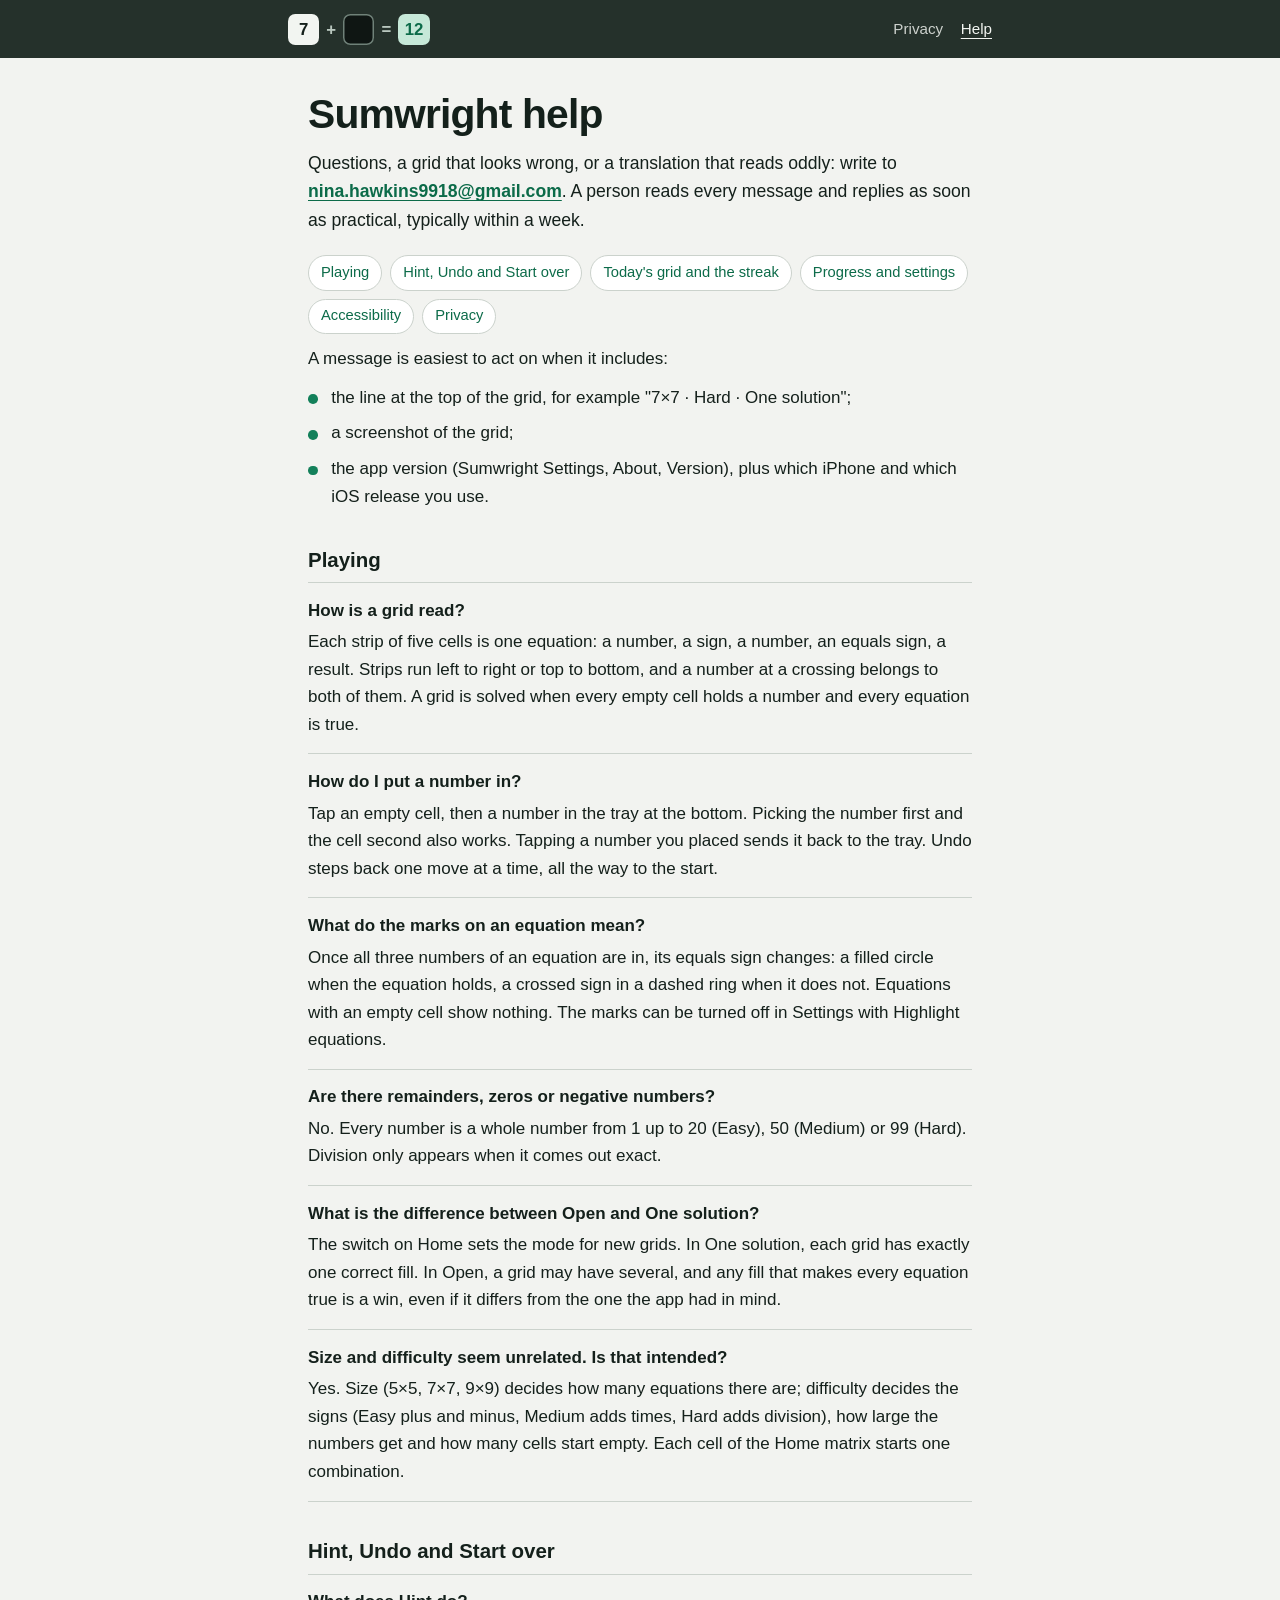
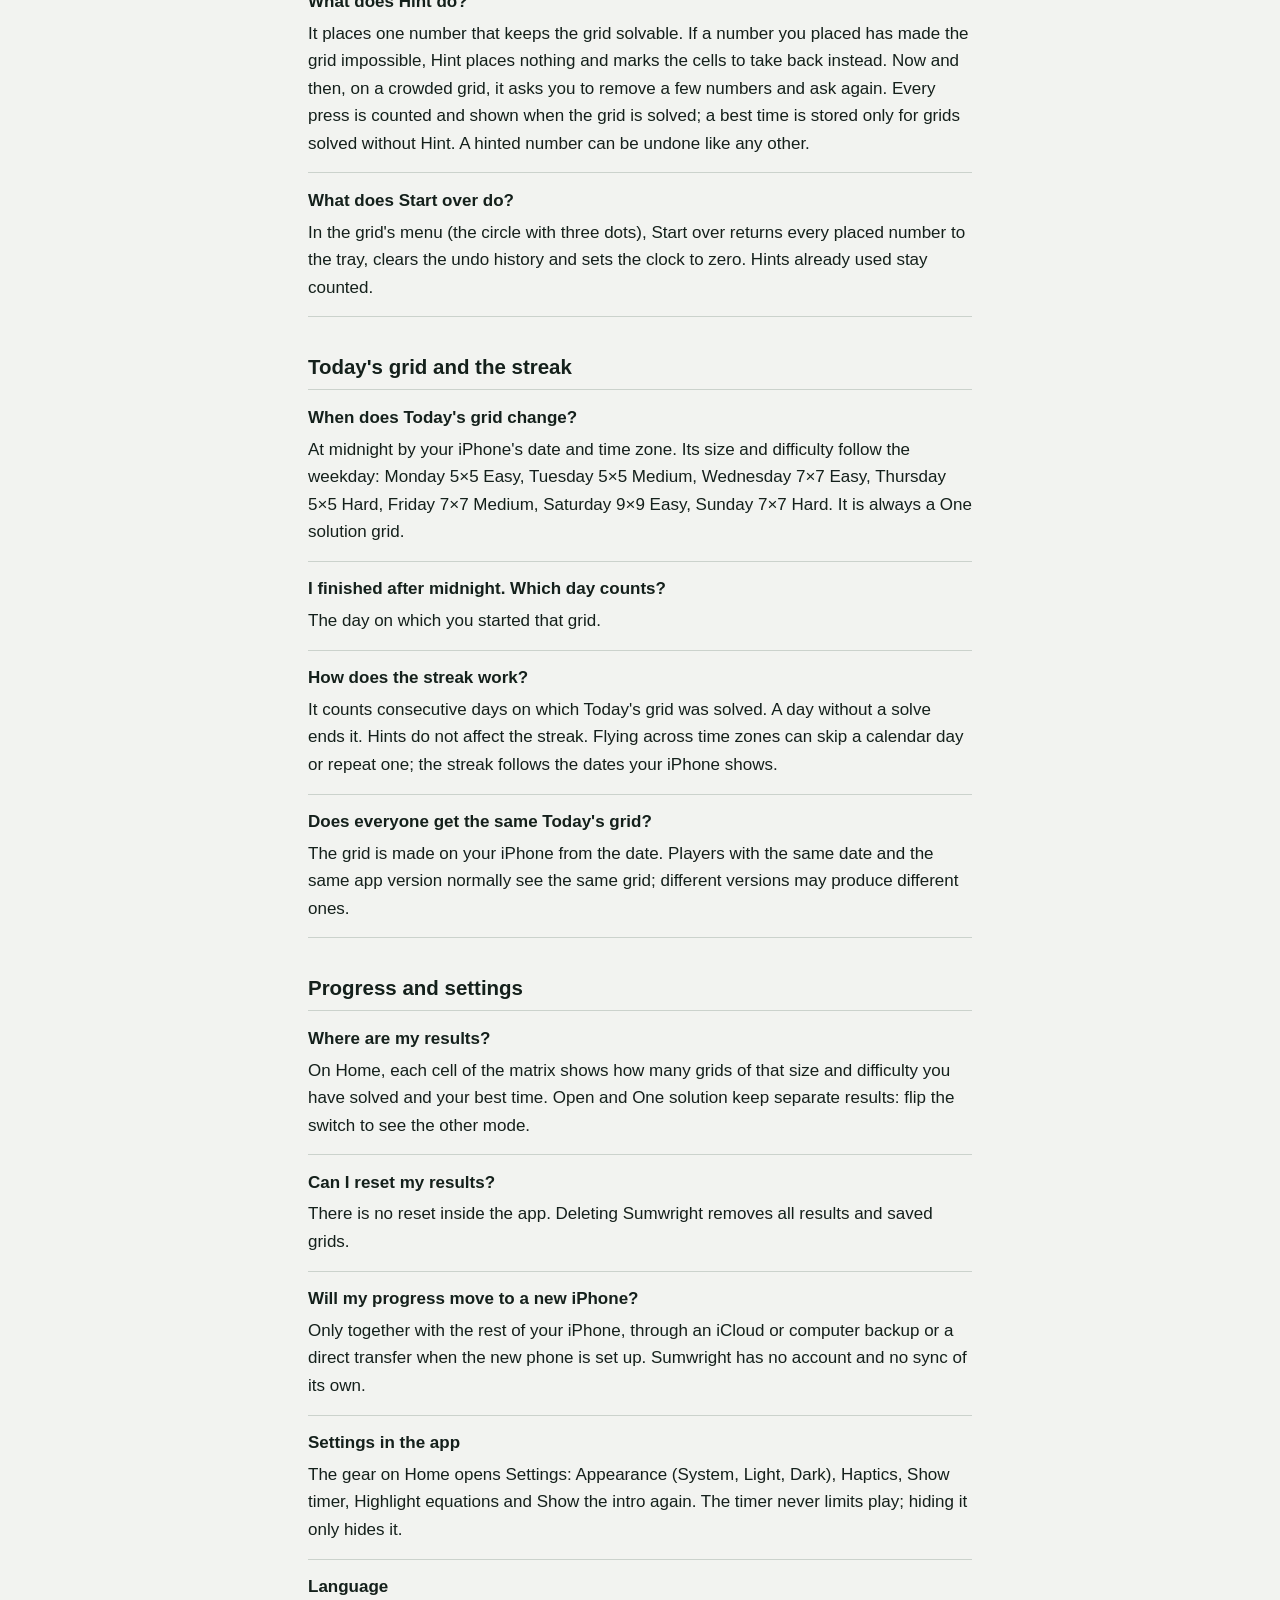
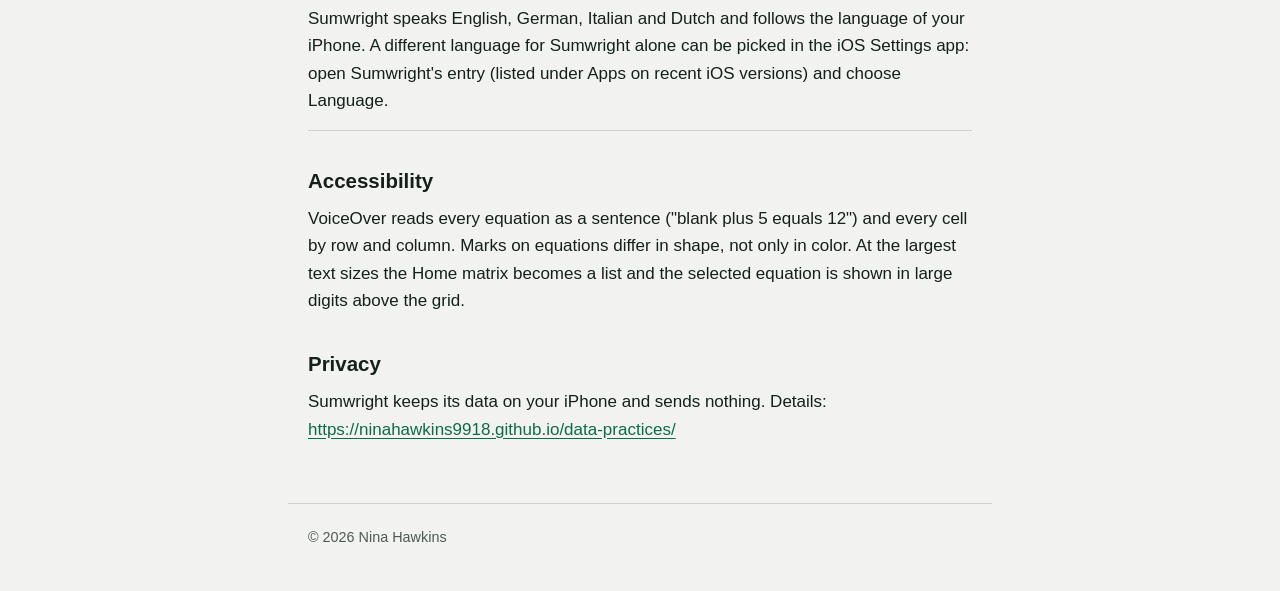
==== answers/index.html @ 6081bae8 "Add privacy and support pages" ====
<!doctype html>
<html lang="en">
<head>
<meta charset="utf-8">
<meta name="viewport" content="width=device-width, initial-scale=1">
<meta name="color-scheme" content="light dark">
<title>Sumwright help</title>
<meta name="description" content="Answers about Sumwright, the number crossword for iPhone, and how to write to its vendor.">
<link rel="stylesheet" href="../plank.css">
</head>
<body>
<header class="strip"><div class="strip-in">
<a class="sum" href="../" aria-label="Sumwright"><span class="tile">7</span><span class="tile sign">+</span><span class="tile gap"></span><span class="tile sign">=</span><span class="tile res">12</span></a>
<nav aria-label="Pages"><a href="../data-practices/">Privacy</a><a href="../answers/" aria-current="page">Help</a></nav>
</div></header>
<main class="board">
<article>
<h1>Sumwright help</h1>
<p class="preface">Questions, a grid that looks wrong, or a translation that reads oddly: write to <strong><a href="mailto:nina.hawkins9918@gmail.com">nina.hawkins9918@gmail.com</a></strong>. A person reads every message and replies as soon as practical, typically within a week.</p>
<ul class="jumps" aria-label="Sections"><li><a href="#playing">Playing</a></li><li><a href="#hint-undo-and-start-over">Hint, Undo and Start over</a></li><li><a href="#today-s-grid-and-the-streak">Today&#x27;s grid and the streak</a></li><li><a href="#progress-and-settings">Progress and settings</a></li><li><a href="#accessibility">Accessibility</a></li><li><a href="#privacy">Privacy</a></li></ul>
<p>A message is easiest to act on when it includes:</p>
<ul class="ties">
<li>the line at the top of the grid, for example "7×7 · Hard · One solution";</li>
<li>a screenshot of the grid;</li>
<li>the app version (Sumwright Settings, About, Version), plus which iPhone and which iOS release you use.</li>
</ul>
<section class="rung" id="playing">
<h2>Playing</h2>
<div class="qa"><p class="q"><strong>How is a grid read?</strong></p><p class="a">Each strip of five cells is one equation: a number, a sign, a number, an equals sign, a result. Strips run left to right or top to bottom, and a number at a crossing belongs to both of them. A grid is solved when every empty cell holds a number and every equation is true.</p></div>
<div class="qa"><p class="q"><strong>How do I put a number in?</strong></p><p class="a">Tap an empty cell, then a number in the tray at the bottom. Picking the number first and the cell second also works. Tapping a number you placed sends it back to the tray. Undo steps back one move at a time, all the way to the start.</p></div>
<div class="qa"><p class="q"><strong>What do the marks on an equation mean?</strong></p><p class="a">Once all three numbers of an equation are in, its equals sign changes: a filled circle when the equation holds, a crossed sign in a dashed ring when it does not. Equations with an empty cell show nothing. The marks can be turned off in Settings with Highlight equations.</p></div>
<div class="qa"><p class="q"><strong>Are there remainders, zeros or negative numbers?</strong></p><p class="a">No. Every number is a whole number from 1 up to 20 (Easy), 50 (Medium) or 99 (Hard). Division only appears when it comes out exact.</p></div>
<div class="qa"><p class="q"><strong>What is the difference between Open and One solution?</strong></p><p class="a">The switch on Home sets the mode for new grids. In One solution, each grid has exactly one correct fill. In Open, a grid may have several, and any fill that makes every equation true is a win, even if it differs from the one the app had in mind.</p></div>
<div class="qa"><p class="q"><strong>Size and difficulty seem unrelated. Is that intended?</strong></p><p class="a">Yes. Size (5×5, 7×7, 9×9) decides how many equations there are; difficulty decides the signs (Easy plus and minus, Medium adds times, Hard adds division), how large the numbers get and how many cells start empty. Each cell of the Home matrix starts one combination.</p></div>
</section>
<section class="rung" id="hint-undo-and-start-over">
<h2>Hint, Undo and Start over</h2>
<div class="qa"><p class="q"><strong>What does Hint do?</strong></p><p class="a">It places one number that keeps the grid solvable. If a number you placed has made the grid impossible, Hint places nothing and marks the cells to take back instead. Now and then, on a crowded grid, it asks you to remove a few numbers and ask again. Every press is counted and shown when the grid is solved; a best time is stored only for grids solved without Hint. A hinted number can be undone like any other.</p></div>
<div class="qa"><p class="q"><strong>What does Start over do?</strong></p><p class="a">In the grid's menu (the circle with three dots), Start over returns every placed number to the tray, clears the undo history and sets the clock to zero. Hints already used stay counted.</p></div>
</section>
<section class="rung" id="today-s-grid-and-the-streak">
<h2>Today&#x27;s grid and the streak</h2>
<div class="qa"><p class="q"><strong>When does Today's grid change?</strong></p><p class="a">At midnight by your iPhone's date and time zone. Its size and difficulty follow the weekday: Monday 5×5 Easy, Tuesday 5×5 Medium, Wednesday 7×7 Easy, Thursday 5×5 Hard, Friday 7×7 Medium, Saturday 9×9 Easy, Sunday 7×7 Hard. It is always a One solution grid.</p></div>
<div class="qa"><p class="q"><strong>I finished after midnight. Which day counts?</strong></p><p class="a">The day on which you started that grid.</p></div>
<div class="qa"><p class="q"><strong>How does the streak work?</strong></p><p class="a">It counts consecutive days on which Today's grid was solved. A day without a solve ends it. Hints do not affect the streak. Flying across time zones can skip a calendar day or repeat one; the streak follows the dates your iPhone shows.</p></div>
<div class="qa"><p class="q"><strong>Does everyone get the same Today's grid?</strong></p><p class="a">The grid is made on your iPhone from the date. Players with the same date and the same app version normally see the same grid; different versions may produce different ones.</p></div>
</section>
<section class="rung" id="progress-and-settings">
<h2>Progress and settings</h2>
<div class="qa"><p class="q"><strong>Where are my results?</strong></p><p class="a">On Home, each cell of the matrix shows how many grids of that size and difficulty you have solved and your best time. Open and One solution keep separate results: flip the switch to see the other mode.</p></div>
<div class="qa"><p class="q"><strong>Can I reset my results?</strong></p><p class="a">There is no reset inside the app. Deleting Sumwright removes all results and saved grids.</p></div>
<div class="qa"><p class="q"><strong>Will my progress move to a new iPhone?</strong></p><p class="a">Only together with the rest of your iPhone, through an iCloud or computer backup or a direct transfer when the new phone is set up. Sumwright has no account and no sync of its own.</p></div>
<div class="qa"><p class="q"><strong>Settings in the app</strong></p><p class="a">The gear on Home opens Settings: Appearance (System, Light, Dark), Haptics, Show timer, Highlight equations and Show the intro again. The timer never limits play; hiding it only hides it.</p></div>
<div class="qa"><p class="q"><strong>Language</strong></p><p class="a">Sumwright speaks English, German, Italian and Dutch and follows the language of your iPhone. A different language for Sumwright alone can be picked in the iOS Settings app: open Sumwright's entry (listed under Apps on recent iOS versions) and choose Language.</p></div>
</section>
<section class="rung" id="accessibility">
<h2>Accessibility</h2>
<p>VoiceOver reads every equation as a sentence ("blank plus 5 equals 12") and every cell by row and column. Marks on equations differ in shape, not only in color. At the largest text sizes the Home matrix becomes a list and the selected equation is shown in large digits above the grid.</p>
</section>
<section class="rung" id="privacy">
<h2>Privacy</h2>
<p>Sumwright keeps its data on your iPhone and sends nothing. Details: <a href="https://ninahawkins9918.github.io/data-practices/">https://ninahawkins9918.github.io/data-practices/</a></p>
</section>
</article>
</main>
<footer class="sill">
<p>&copy; 2026 Nina Hawkins</p>
</footer>
</body>
</html>
---- plank.css ----
:root {
  color-scheme: light dark;
  --canvas: #f2f3f0;
  --card: #ffffff;
  --ink: #14201b;
  --ink-2: #4c5a53;
  --rule: #cbd2cc;
  --jade: #13805a;
  --jade-deep: #0c6b49;
  --slat: #25312b;
  --on-slat: #f2f5f1;
  --seal: #3fcb98;
  --tint: #c6e8d8;
}

@media (prefers-color-scheme: dark) {
  :root {
    --canvas: #0d110f;
    --card: #171d1a;
    --ink: #e9efea;
    --ink-2: #a9b6ae;
    --rule: #2a3430;
    --jade: #3fcb98;
    --jade-deep: #3fcb98;
    --slat: #1d2622;
    --on-slat: #e9efea;
  }
}

* { box-sizing: border-box; }

html { -webkit-text-size-adjust: 100%; }

body {
  margin: 0;
  background: var(--canvas);
  color: var(--ink);
  font: 1.0625rem/1.62 ui-sans-serif, -apple-system, BlinkMacSystemFont, "SF Pro Text", "Segoe UI", Roboto, "Helvetica Neue", Arial, sans-serif;
}

a { color: var(--jade-deep); text-underline-offset: 0.18em; }
a:hover { color: var(--jade); }

/* top strip with the sample equation */
.strip { background: var(--slat); color: var(--on-slat); padding: 0.85rem 1.25rem; }
.strip-in {
  max-width: 44rem;
  margin: 0 auto;
  display: flex;
  align-items: center;
  justify-content: space-between;
  flex-wrap: wrap;
  gap: 0.6rem 1.2rem;
}
.sum { display: inline-flex; align-items: center; gap: 0.3rem; text-decoration: none; }
.tile {
  display: inline-grid;
  place-items: center;
  min-width: 1.95rem;
  height: 1.95rem;
  padding: 0 0.4rem;
  border-radius: 0.45rem;
  background: #f2f5f1;
  color: #14201b;
  font-weight: 700;
  font-size: 1.05rem;
}
.tile.sign { background: transparent; color: #b9c7bf; min-width: 0.9rem; padding: 0; font-weight: 600; }
.tile.res { background: #c6e8d8; color: #0c6b49; }
.tile.gap { background: #0f1613; box-shadow: inset 0 0 0 1.5px #6f8178; }
.strip nav { display: flex; gap: 1.1rem; font-size: 0.95rem; }
.strip nav a { color: var(--on-slat); text-decoration: none; opacity: 0.82; }
.strip nav a:hover, .strip nav a[aria-current] { opacity: 1; text-decoration: underline; text-underline-offset: 0.25em; }

/* page body */
.board { max-width: 44rem; margin: 0 auto; padding: 2.1rem 1.25rem 3rem; }
.board h1 { font-size: clamp(1.85rem, 6.2vw, 2.55rem); line-height: 1.12; letter-spacing: -0.02em; margin: 0 0 0.45rem; }
.dated { color: var(--ink-2); font-size: 0.95rem; margin: 0 0 1.5rem; }
.preface { font-size: 1.1rem; }
.board p { margin: 0.7rem 0; }

.rung { margin: 2.3rem 0 0; }
.rung h2 { display: flex; align-items: center; gap: 0.7rem; font-size: 1.28rem; line-height: 1.25; margin: 0 0 0.6rem; }
.rung-no {
  flex: none;
  display: inline-grid;
  place-items: center;
  width: 1.95rem;
  height: 1.95rem;
  border-radius: 0.45rem;
  background: var(--slat);
  color: var(--on-slat);
  font-size: 0.95rem;
  font-weight: 700;
}

.ties { list-style: none; padding: 0; margin: 0.6rem 0; }
.ties li { position: relative; padding-left: 1.45rem; margin: 0.5rem 0; }
.ties li::before {
  content: "";
  position: absolute;
  left: 0;
  top: 0.62em;
  width: 0.6rem;
  height: 0.6rem;
  border-radius: 50%;
  background: var(--jade);
}

.glance { background: var(--slat); color: var(--on-slat); border-radius: 1rem; padding: 1.15rem 1.35rem 0.85rem; margin-top: 2rem; }
.glance h2 { margin-bottom: 0.4rem; }
.glance .ties li::before { background: var(--seal); }
.glance a { color: var(--seal); }

.qa { border-top: 1px solid var(--rule); padding: 0.85rem 0 0.95rem; }
.qa:last-child { border-bottom: 1px solid var(--rule); }
.qa .q { font-weight: 700; margin: 0 0 0.25rem; }
.qa .a { margin: 0; }

.jumps { display: flex; flex-wrap: wrap; gap: 0.5rem; margin: 1.3rem 0 0; padding: 0; list-style: none; }
.jumps a {
  display: block;
  padding: 0.3rem 0.75rem;
  border: 1px solid var(--rule);
  border-radius: 999px;
  font-size: 0.92rem;
  text-decoration: none;
  background: var(--card);
}

.tongue { margin-top: 2.2rem; padding: 1rem 1.2rem 0.6rem; border: 1px solid var(--rule); border-radius: 1rem; background: var(--card); }
.tongue h2 { font-size: 1.05rem; margin: 0 0 0.3rem; }

/* index page */
.paths { list-style: none; margin: 1.6rem 0 0; padding: 0; }
.paths a {
  display: block;
  margin: 0.8rem 0;
  padding: 1.1rem 1.25rem;
  border: 1px solid var(--rule);
  border-radius: 1rem;
  background: var(--card);
  color: var(--ink);
  text-decoration: none;
}
.paths a:hover { border-color: var(--jade); }
.paths strong { display: block; font-size: 1.15rem; }
.paths span { color: var(--ink-2); font-size: 0.97rem; }

.sill { max-width: 44rem; margin: 0 auto; padding: 1.2rem 1.25rem 2.4rem; border-top: 1px solid var(--rule); color: var(--ink-2); font-size: 0.9rem; }
.sill p { margin: 0.2rem 0; }

@media (max-width: 30rem) {
  body { font-size: 1rem; }
  .strip nav { gap: 0.8rem; font-size: 0.9rem; }
}
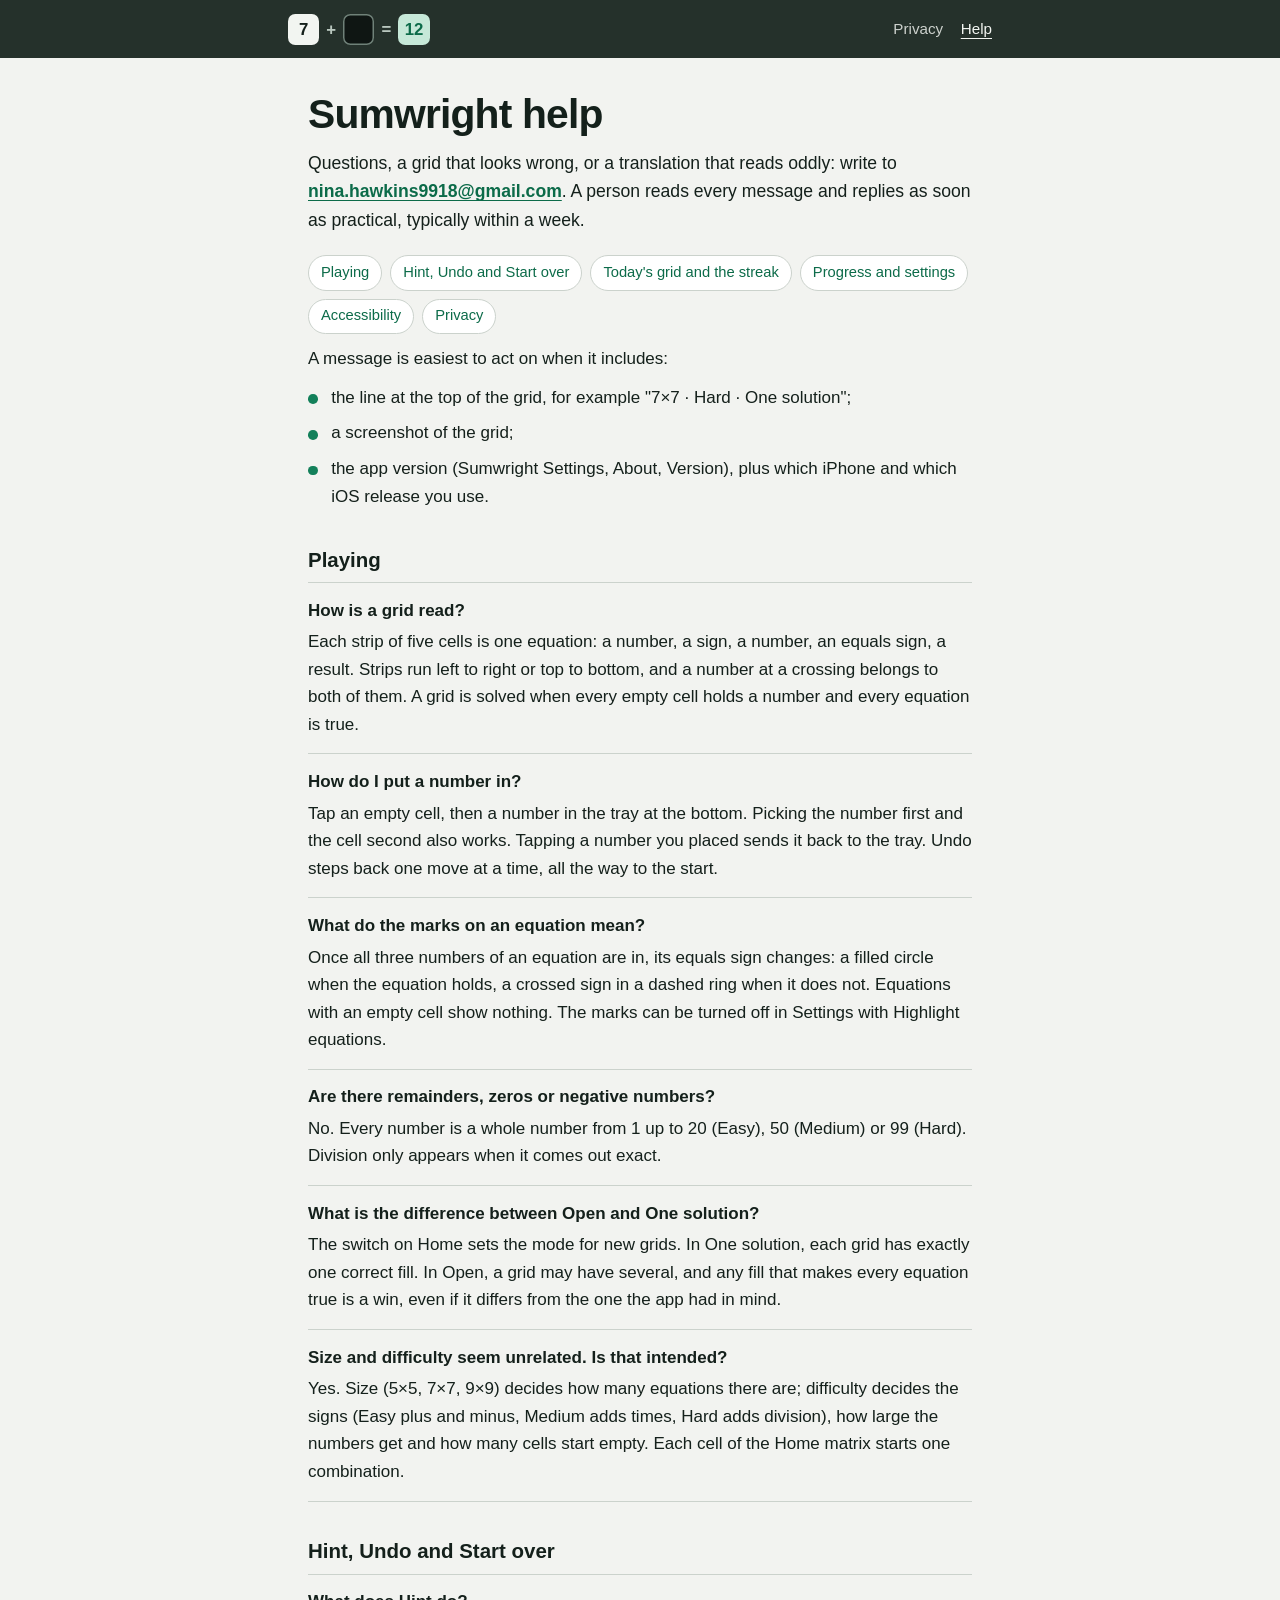
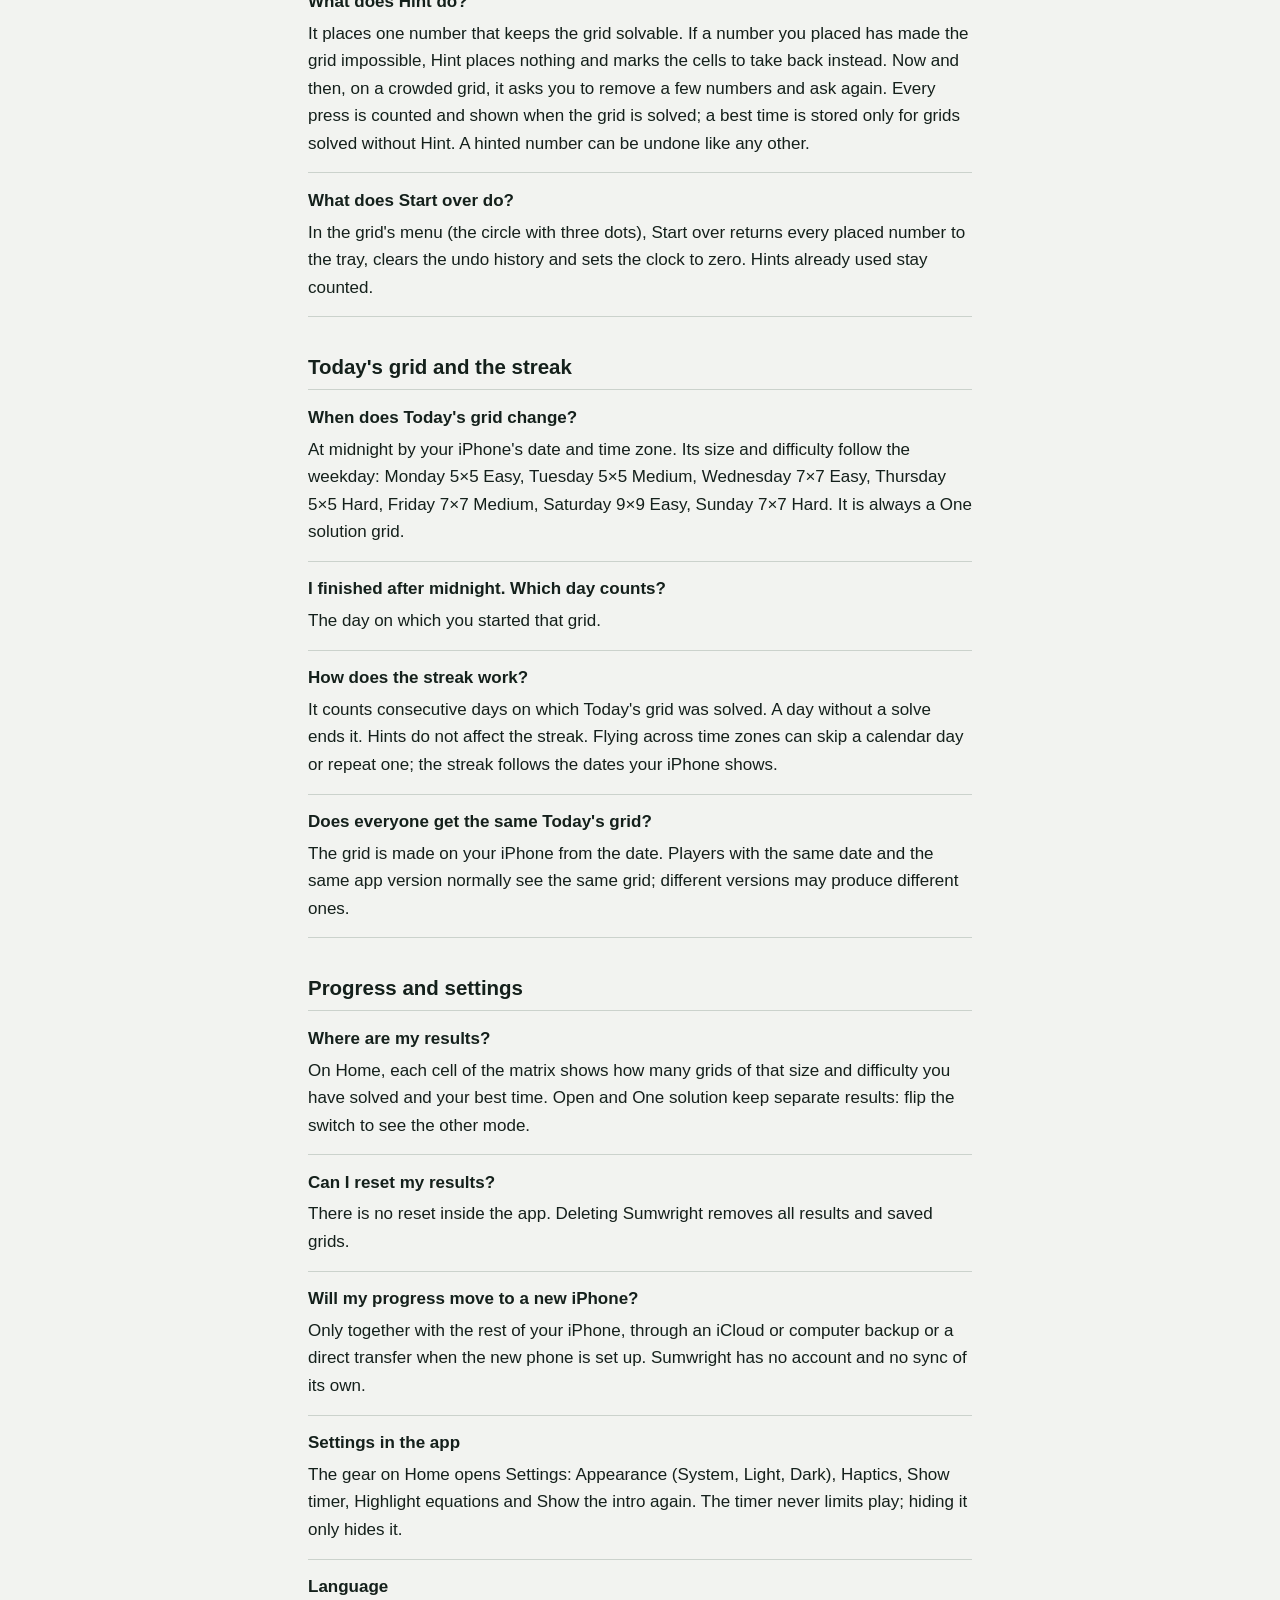
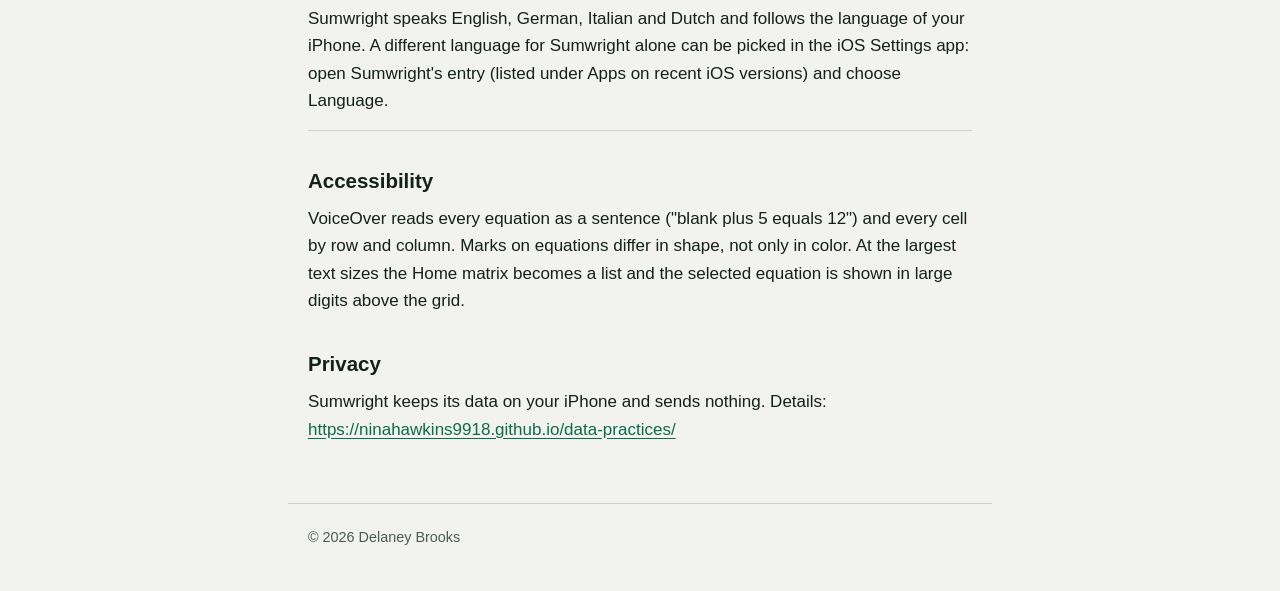
==== commit 89a1ec2d: "Name the publisher on both pages" ====
--- a/answers/index.html
+++ b/answers/index.html
@@ -64,7 +64,7 @@
 </article>
 </main>
 <footer class="sill">
-<p>&copy; 2026 Nina Hawkins</p>
+<p>&copy; 2026 Delaney Brooks</p>
 </footer>
 </body>
 </html>
